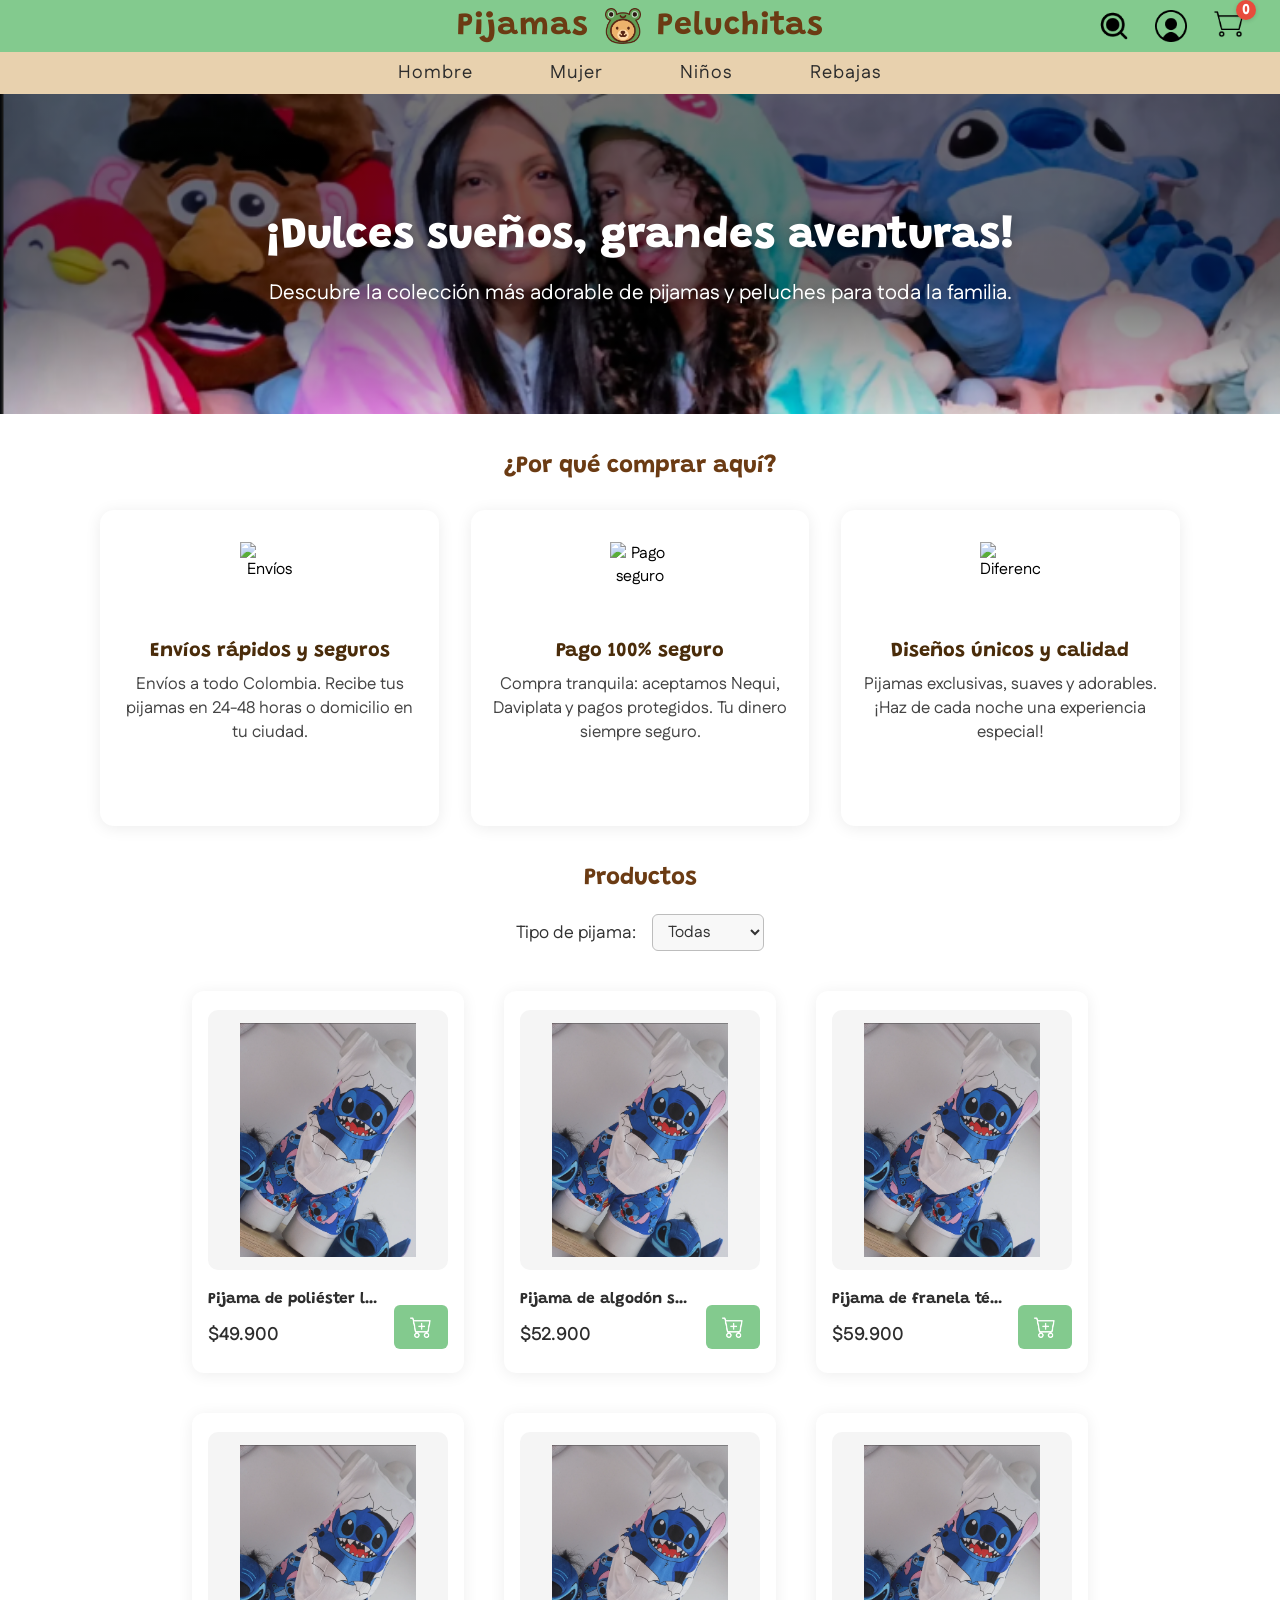
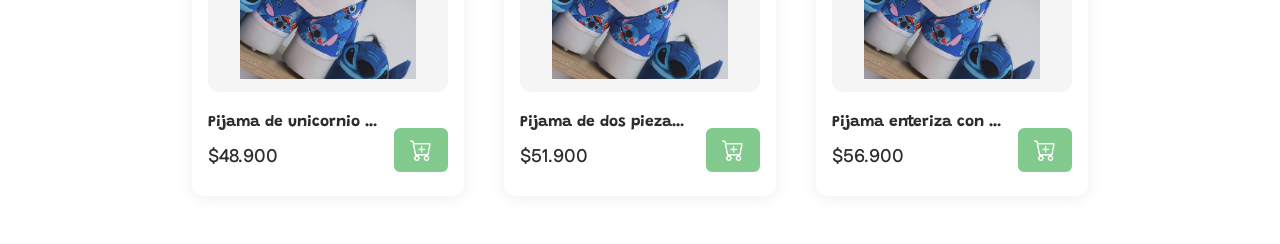
==== index.html @ 83fd4287 "initial commit" ====
<!DOCTYPE html>
<html lang="es">
<head>
    <meta charset="UTF-8">
    <meta name="viewport" content="width=device-width, initial-scale=1.0">
    <title>Document</title>
    <script src="JS/productos.js"></script>
    <script src="JS/Carrito.js"></script>
    <link rel="stylesheet" href="Styles/GlobalStyles.css">
    <link rel="stylesheet" href="Styles/Nav.css">
    <link rel="stylesheet" href="Styles/Banner.css">
    <link rel="stylesheet" href="Styles/Productos.css">

    <link rel="preconnect" href="https://fonts.googleapis.com">
<link rel="preconnect" href="https://fonts.gstatic.com" crossorigin>
<link href="https://fonts.googleapis.com/css2?family=Grandstander:ital,wght@0,100..900;1,100..900&display=swap" rel="stylesheet">

<link rel="preconnect" href="https://fonts.googleapis.com">
<link rel="preconnect" href="https://fonts.gstatic.com" crossorigin>
<link href="https://fonts.googleapis.com/css2?family=Fustat:wght@200..800&display=swap" rel="stylesheet">
</head>
<body>

    <nav class="navbar">
        <div class="navbar-left">
        </div>
        <div class="navbar-center">
            <span class="navbar-title">Pijamas</span>
            <img src="Assets/Img/Logo.png" alt="oso" class="navbar-bear">
            <span class="navbar-title">Peluchitas</span>
        </div>
        <div class="navbar-right">
            <img src="Assets/Icons/Busqueda.png" alt="Buscar" class="navbar-icon">
            <img src="Assets/Icons/IconoUser.png" alt="Usuario" class="navbar-icon">
            <div class="navbar-cart-container">
                <img src="Assets/Icons/CarritodeCompra.png" alt="Carrito" class="navbar-icon" id="cart-icon">
                <span class="cart-count" id="cart-count">0</span>
            </div>
        </div>
    </nav>

    <!-- POPUP CARRITO -->
    <div class="cart-popup" id="cart-popup">
        <div class="cart-popup-header">
            <span>Carrito de compras</span>
            <img src="Assets/Icons/Wrong.png" alt="Cerrar" class="cart-popup-close" id="cart-popup-close">
        </div>
        <div class="cart-popup-body" id="cart-popup-body">
            <p class="cart-empty">El carrito está vacío.</p>
            <ul class="cart-popup-list" id="cart-popup-list"></ul>
            <div class="cart-popup-footer">
                <span class="cart-total-label" id="cart-total-label">Total: $0</span>
                <button id="cart-trash-btn" class="cart-trash-btn">
                    <img src="Assets/Icons/Trash.png" alt="Vaciar carrito">
                </button>
            </div>
        </div>
    </div>

    <div class="navbar-categories">
        <span class="category-item">Hombre</span>
        <span class="category-item">Mujer</span>
        <span class="category-item">Niños</span>
        <span class="category-item">Rebajas</span>
    </div>

    <section class="banner">
        <div class="banner-bg"></div>
        <div class="banner-content">
            <h1 class="banner-title titulo-grande">¡Dulces sueños, grandes aventuras!</h1>
            <p class="banner-subtitle">Descubre la colección más adorable de pijamas y peluches para toda la familia.</p>
        </div>
        <img src="Assets/Img/BannerPijamas.png" alt="Banner Pijamas" class="banner-img">
    </section>

        <!-- ¿Por qué comprar aquí? -->
        <section class="por-que-comprar-section">
            <h2 class="titulo-grande por-que-comprar-title">¿Por qué comprar aquí?</h2>
            <div class="por-que-comprar-cards">
                <div class="por-que-comprar-card">
                    <img src="Assets/Icons/Envio.png" alt="Envíos" class="por-que-comprar-icon">
                    <h3>Envíos rápidos y seguros</h3>
                    <p>Envíos a todo Colombia. Recibe tus pijamas en 24-48 horas o domicilio en tu ciudad.</p>
                </div>
                <div class="por-que-comprar-card">
                    <img src="Assets/Icons/PagoSeguro.png" alt="Pago seguro" class="por-que-comprar-icon">
                    <h3>Pago 100% seguro</h3>
                    <p>Compra tranquila: aceptamos Nequi, Daviplata y pagos protegidos. Tu dinero siempre seguro.</p>
                </div>
                <div class="por-que-comprar-card">
                    <img src="Assets/Icons/Diferenciador.png" alt="Diferenciador" class="por-que-comprar-icon">
                    <h3>Diseños únicos y calidad</h3>
                    <p>Pijamas exclusivas, suaves y adorables. ¡Haz de cada noche una experiencia especial!</p>
                </div>
            </div>
        </section>
    <section class="productos-section">
        <h2 class="titulo-grande productos-title">Productos</h2>
        <div class="productos-filtros">
            <label for="tipo-pijama">Tipo de pijama:</label>
            <select id="tipo-pijama" name="tipo-pijama">
                <option value="todas">Todas</option>
                <option value="hombre">Hombre</option>
                <option value="mujer">Mujer</option>
                <option value="niños">Niños</option>
            </select>
        </div>
        <div class="productos-container">
            <!-- Las cards de productos se generarán dinámicamente con JS -->
        </div>
    </section>
    
    
</body>
</html>
---- Styles/GlobalStyles.css ----
body {
  font-family: "Fustat", sans-serif;
  margin: 0;
  padding: 0;
}

/* ¿Por qué comprar aquí? */
.por-que-comprar-section {
  width: 100%;
  max-width: 1200px;
  margin: 2.5rem auto 2.5rem auto;
  padding: 0 2vw;
}
.por-que-comprar-title {
  color: #6B3B13;
  text-align: center;
  margin-bottom: 2rem;
}
.por-que-comprar-cards {
  display: flex;
  flex-wrap: wrap;
  gap: 2rem;
  justify-content: center;
}
.por-que-comprar-card {
  background: #fff;
  border-radius: 14px;
  box-shadow: 0 2px 16px rgba(0,0,0,0.08);
  width: 300px;
  min-height: 260px;
  display: flex;
  flex-direction: column;
  align-items: center;
  padding: 2rem 1.2rem 1.5rem 1.2rem;
  transition: box-shadow 0.2s, transform 0.2s;
  text-align: center;
}
.por-que-comprar-card:hover {
  box-shadow: 0 4px 24px rgba(131,202,142,0.18);
  transform: translateY(-4px) scale(1.03);
}
.por-que-comprar-icon {
  width: 60px;
  height: 60px;
  margin-bottom: 1.2rem;
}
.por-que-comprar-card h3 {
  font-family: "Grandstander", cursive;
  color: #4A2C0A;
  margin-bottom: 0.7rem;
  font-size: 1.25rem;
}
.por-que-comprar-card p {
  color: #444;
  font-size: 1.05rem;
  margin: 0;
}

/* Títulos grandes */
.titulo-grande, .navbar-title {
  font-family: "Grandstander", cursive !important;
}
---- Styles/Nav.css ----
/* Iconos del navbar más pequeños */
.navbar-icon {
	width: 32px;
	height: 32px;
	object-fit: contain;
	margin: 0 0.2rem;
}
.cart-total-label {
	display: none;
}
.cart-total-label.visible {
	display: inline-block;
}
/* Footer del popup del carrito */
.cart-popup-footer {
	display: flex;
	align-items: center;
	justify-content: flex-end;
	gap: 1.2rem;
	margin-top: 1.2rem;
}
.cart-total-label {
	font-weight: bold;
	font-size: 1.1rem;
	color: #6B3B13;
}
/* Solo una definición para display */
.cart-trash-btn {
	display: none;
	background: none;
	border: none;
	cursor: pointer;
	margin: 1.2rem auto 0 auto;
	align-items: center;
	justify-content: center;
	padding: 0.3rem 0.7rem;
}
.cart-trash-btn.visible {
	display: flex;
}
.cart-trash-btn img {
	width: 28px;
	height: 28px;
	background: #E8AEAE;
	border-radius: 50%;
	padding: 4px;
	box-shadow: 0 1px 4px rgba(0,0,0,0.08);
	transition: background 0.2s;
}
.cart-trash-btn img:hover {
	background: #e07c7c;
}
/* Eliminar duplicado de .cart-trash-btn */
.cart-trash-btn img {
	width: 26px;
	height: 26px;
	background: #E8AEAE;
	border-radius: 50%;
	padding: 3px;
	box-shadow: 0 1px 4px rgba(0,0,0,0.08);
	transition: background 0.2s;
}
.cart-trash-btn img:hover {
	background: #e07c7c;
}
.cart-popup-item {
	display: flex;
	align-items: center;
	justify-content: space-between;
	padding: 0.5rem 0;
	border-bottom: 1px solid #f2f2f2;
	font-size: 1.05rem;
	gap: 0.5rem;
}
.cart-popup-nombre {
	flex: 2;
	font-weight: 500;
	color: #333;
}
.cart-popup-precio {
	flex: 1;
	color: #6B3B13;
	text-align: right;
	font-size: 1rem;
	margin-left: 0.5rem;
}
.cart-popup-cantidad {
	display: flex;
	align-items: center;
	gap: 0.2rem;
	flex: 1;
	justify-content: flex-end;
}
.cart-btn-mas, .cart-btn-menos {
	background: none;
	border: none;
	cursor: pointer;
	padding: 2px;
	display: flex;
	align-items: center;
	justify-content: center;
}
.cart-btn-mas img, .cart-btn-menos img {
	width: 20px;
	height: 20px;
}
.cart-cantidad-num {
	min-width: 22px;
	text-align: center;
	font-weight: bold;
	font-size: 1.1rem;
	color: #333;
}
.navbar-cart-container {
	position: relative;
	display: inline-block;
}

.cart-count {
	position: absolute;
	top: -8px;
	right: -8px;
	background: #e74c3c;
	color: #fff;
	border-radius: 50%;
	width: 20px;
	height: 20px;
	display: flex;
	align-items: center;
	justify-content: center;
	font-size: 0.95rem;
	font-weight: bold;
	box-shadow: 0 1px 4px rgba(0,0,0,0.15);
	z-index: 2;
}

.cart-popup {
	display: none;
	position: fixed;
	top: 80px;
	right: 40px;
	width: 340px;
	background: #fff;
	border-radius: 10px;
	box-shadow: 0 8px 32px rgba(0,0,0,0.18);
	z-index: 1000;
	padding: 0 0 1.2rem 0;
	animation: fadeIn 0.2s;
}

.cart-popup-header {
	display: flex;
	justify-content: space-between;
	align-items: center;
	padding: 1rem 1.2rem 0.5rem 1.2rem;
	border-bottom: 1px solid #eee;
	font-family: "Grandstander", cursive;
	font-size: 1.2rem;
	font-weight: bold;
}

.cart-popup-close {
	width: 22px;
	height: 22px;
	cursor: pointer;
	filter: brightness(0.7) saturate(100%) invert(20%) sepia(80%) saturate(500%) hue-rotate(0deg);
	transition: filter 0.2s;
}
.cart-popup-close:hover {
	filter: brightness(1.2) sepia(60%) saturate(300%) hue-rotate(0deg);
}

.cart-popup-body {
	padding: 1rem 1.2rem 0 1.2rem;
}

.cart-popup-list {
	list-style: none;
	padding: 0;
	margin: 0;
}

.cart-empty {
	color: #888;
	text-align: center;
	margin: 1.5rem 0;
	font-size: 1.1rem;
}

@keyframes fadeIn {
	from { opacity: 0; transform: translateY(-20px); }
	to { opacity: 1; transform: translateY(0); }
}
/* Categorías debajo del navbar */
.navbar-categories {
	width: 100%;
	background-color: #E8D1AE;
	display: flex;
	justify-content: center;
	align-items: center;
	gap: 6vw;
	padding: 0.5rem 0 0.5rem 0;
	font-family: "Fustat", sans-serif;
	font-size: 1.15rem;
	letter-spacing: 1px;
}

.category-item {
	color: #2d2d2d;
	cursor: pointer;
	transition: color 0.2s;
	font-family: "Fustat", sans-serif;
}
.category-item:hover {
	color: #6B3B13;
	text-decoration: underline;
}
/* Navbar Styles */
.navbar {
	display: flex;
	justify-content: space-between;
	align-items: center;
	background-color: #83CA8E;
	padding: 0.5rem 2rem;
	font-family: "Grandstander", cursive;
}

.navbar-left {
	flex: 1;
	color: #888;
	font-size: 1.1rem;
	font-weight: 600;
}

.navbar-center {
	flex: 2;
	display: flex;
	justify-content: center;
	align-items: center;
	gap: 0.5rem;
}

.navbar-title {
	color: #6B3B13;
	font-size: 2rem;
	font-weight: bold;
	letter-spacing: 1px;
}

.navbar-bear {
	width: 36px;
	height: 36px;
	margin: 0 0.5rem;
	vertical-align: middle;
}

.navbar-right {
	flex: 1;
	display: flex;
	justify-content: flex-end;
	align-items: center;
	gap: 1.2rem;
}
/* Sticky navbar solo al hacer scroll */
	.navbar {
		display: flex;
		justify-content: space-between;
		align-items: center;
		position: sticky;
		top: 0;
		z-index: 100;
		background: #83CA8E;
		padding: 0.5rem 2rem;
		font-family: "Grandstander", cursive;
	}
---- Styles/Banner.css ----
/* Banner principal */
.banner {
    position: relative;
    width: 100%;
    height: 320px;
    display: flex;
    align-items: center;
    justify-content: center;
    overflow: hidden;
    margin-bottom: 2rem;
}

.banner-img {
    position: absolute;
    top: 0;
    left: 0;
    width: 100%;
    height: 100%;
    object-fit: cover;
    object-position: 0 20%;
    z-index: 1;
}

.banner-bg {
    position: absolute;
    top: 0;
    left: 0;
    width: 100%;
    height: 100%;
    background: linear-gradient(180deg, rgba(0,0,0,0.55) 60%, rgba(0,0,0,0.15) 100%);
    z-index: 2;
}

.banner-content {
    position: relative;
    z-index: 3;
    color: #fff;
    text-align: center;
    width: 100%;
    padding: 0 2vw;
}

.banner-title {
    font-size: 2.7rem;
    margin-bottom: 0.7rem;
    font-family: "Grandstander", cursive;
    font-weight: 800;
    text-shadow: 0 2px 12px rgba(0,0,0,0.25);
}

.banner-subtitle {
    font-size: 1.3rem;
    font-family: "Fustat", sans-serif;
    font-weight: 400;
    text-shadow: 0 1px 8px rgba(0,0,0,0.18);
}
---- Styles/Productos.css ----
/* Sección de productos */
.productos-section {
    width: 100%;
    max-width: 1200px;
    margin: 0 auto 3rem auto;
    padding: 0 2vw;
}

.productos-title {
    margin-top: 2.5rem;
    margin-bottom: 1.5rem;
    color: #6B3B13;
    text-align: center;
}

.productos-filtros {
    display: flex;
    align-items: center;
    gap: 1rem;
    margin-bottom: 2.5rem;
    justify-content: center;
    font-size: 1.1rem;
}

.productos-filtros label {
    font-family: "Fustat", sans-serif;
    color: #333;
}

.productos-filtros select {
    font-family: "Fustat", sans-serif;
    font-size: 1rem;
    padding: 0.3rem 1.2rem 0.3rem 0.7rem;
    border-radius: 6px;
    border: 1px solid #bdbdbd;
    background: #f8f8f8;
    color: #333;
    outline: none;
    transition: border 0.2s;
}
.productos-filtros select:focus {
    border: 1.5px solid #83CA8E;
}

.productos-container {
    display: flex;
    flex-wrap: wrap;
    gap: 2.5rem;
    justify-content: center;
}

.producto-card {
    background: #fff;
    border-radius: 12px;
    box-shadow: 0 2px 16px rgba(0,0,0,0.07);
    width: 240px;
    display: flex;
    flex-direction: column;
    align-items: center;
    padding: 1.2rem 1rem 1.5rem 1rem;
    transition: box-shadow 0.2s, transform 0.2s;
    position: relative;
}
.producto-card:hover {
    box-shadow: 0 4px 24px rgba(131,202,142,0.18);
    transform: translateY(-4px) scale(1.03);
}


.producto-img-container {
    width: 100%;
    height: 260px;
    display: flex;
    align-items: center;
    justify-content: center;
    background: #f5f5f5;
    border-radius: 10px;
    margin-bottom: 0.7rem;
    position: relative;
}

.producto-img {
    width: 90%;
    height: 90%;
    max-width: 240px;
    max-height: 240px;
    object-fit: contain;
    display: block;
}

.producto-info-row {
    display: flex;
    flex-direction: row;
    align-items: flex-end;
    justify-content: space-between;
    width: 100%;
    margin-top: 0.7rem;
    gap: 1rem;
}

.producto-info-col {
    display: flex;
    flex-direction: column;
    align-items: flex-start;
    gap: 0.2rem;
}

.producto-nombre {
    font-family: "Grandstander", cursive;
    font-size: 0.97rem !important;
    color: #222;
    font-weight: 700;
    margin-bottom: 0.1rem;
    text-align: left;
    max-width: 170px;
    white-space: nowrap;
    overflow: hidden;
    text-overflow: ellipsis;
}

.producto-precio {
    font-family: "Fustat", sans-serif;
    font-size: 1.15rem;
    color: #2d2d2d;
    font-weight: 600;
    margin-bottom: 0.1rem;
    text-align: left;
}

.producto-add-btn {
    display: flex;
    align-items: center;
    justify-content: center;
    gap: 0.2rem;
    background: #83CA8E;
    color: #fff;
    font-family: "Fustat", sans-serif;
    font-size: 1.1rem;
    font-weight: 600;
    border: none;
    border-radius: 6px;
    padding: 0.5rem 0.8rem;
    cursor: pointer;
    transition: background 0.2s;
    min-width: 44px;
    min-height: 44px;
}
.producto-add-btn:hover {
    background: #6bb87a;
}

.add-cart-icon {
    width: 26px;
    height: 26px;
    filter: brightness(0) invert(1);
}

.producto-info {
    width: 100%;
    display: flex;
    flex-direction: column;
    align-items: center;
    gap: 0.5rem;
}

.producto-nombre {
.producto-info-col {
    position: relative;
}

.producto-nombre {
    font-family: "Grandstander", cursive;
    font-size: 1.2rem;
    color: #6B3B13;
    font-weight: 700;
    margin-bottom: 0.2rem;
}

.producto-precio {
    font-family: "Fustat", sans-serif;
    font-size: 1.1rem;

    cursor: pointer;
}

/* Tooltip para mostrar el nombre completo */
.producto-nombre::after {
    content: attr(data-fullname);
    position: absolute;
    left: 0;
    top: 120%;
    background: #222;
    color: #fff;
    padding: 0.35em 0.7em;
    border-radius: 6px;
    font-size: 0.98rem;
    font-family: "Grandstander", cursive;
    white-space: pre-line;
    box-shadow: 0 2px 8px rgba(0,0,0,0.18);
    opacity: 0;
    pointer-events: none;
    z-index: 10;
    transition: opacity 0.18s;
    min-width: 180px;
    max-width: 320px;
    text-align: left;
}
.producto-nombre:hover::after {
    opacity: 1;
}
    color: #2d2d2d;
    margin-bottom: 0.7rem;
}

.producto-add-btn {
    display: flex;
    align-items: center;
    gap: 0.4rem;
    background: #83CA8E;
    color: #fff;
    font-family: "Fustat", sans-serif;
    font-size: 1rem;
    font-weight: 600;
    border: none;
    border-radius: 6px;
    padding: 0.5rem 1.2rem;
    cursor: pointer;
    transition: background 0.2s;
}
.producto-add-btn:hover {
    background: #6bb87a;
}

.add-cart-icon {
    width: 22px;
    height: 22px;
    filter: brightness(0) invert(1);
}
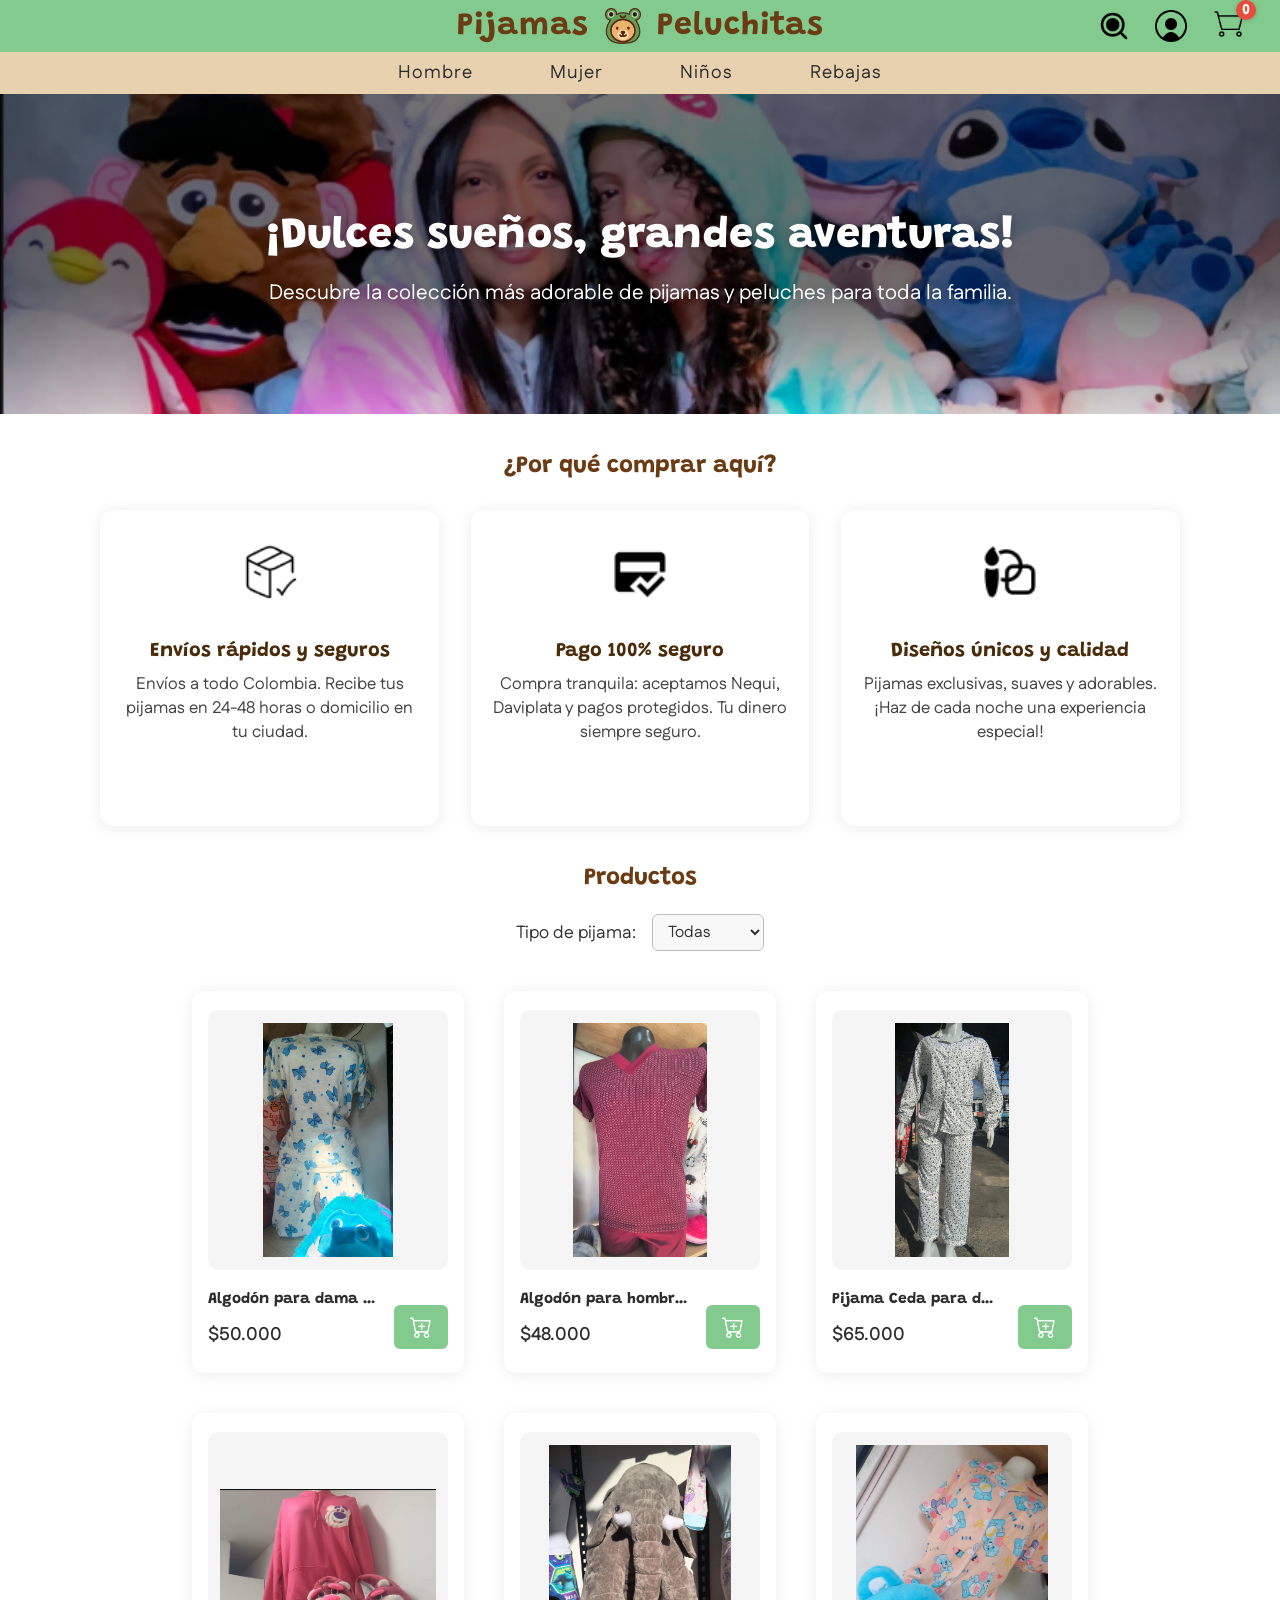
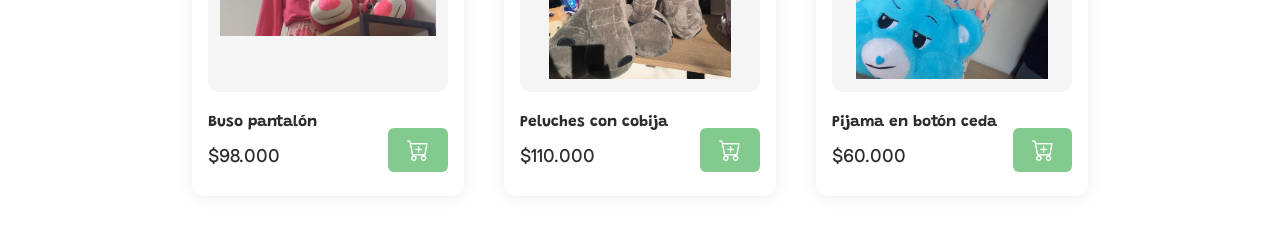
==== commit e52d9831: "se añaden los productos" ====
--- a/index.html
+++ b/index.html
@@ -78,17 +78,17 @@
             <h2 class="titulo-grande por-que-comprar-title">¿Por qué comprar aquí?</h2>
             <div class="por-que-comprar-cards">
                 <div class="por-que-comprar-card">
-                    <img src="Assets/Icons/Envio.png" alt="Envíos" class="por-que-comprar-icon">
+                    <img src="Assets/Icons/PackageGood.png" alt="Envíos" class="por-que-comprar-icon">
                     <h3>Envíos rápidos y seguros</h3>
                     <p>Envíos a todo Colombia. Recibe tus pijamas en 24-48 horas o domicilio en tu ciudad.</p>
                 </div>
                 <div class="por-que-comprar-card">
-                    <img src="Assets/Icons/PagoSeguro.png" alt="Pago seguro" class="por-que-comprar-icon">
+                    <img src="Assets/Icons/CreditSafe.png" alt="Pago seguro" class="por-que-comprar-icon">
                     <h3>Pago 100% seguro</h3>
                     <p>Compra tranquila: aceptamos Nequi, Daviplata y pagos protegidos. Tu dinero siempre seguro.</p>
                 </div>
                 <div class="por-que-comprar-card">
-                    <img src="Assets/Icons/Diferenciador.png" alt="Diferenciador" class="por-que-comprar-icon">
+                    <img src="Assets/Icons/Design.png" alt="Diferenciador" class="por-que-comprar-icon">
                     <h3>Diseños únicos y calidad</h3>
                     <p>Pijamas exclusivas, suaves y adorables. ¡Haz de cada noche una experiencia especial!</p>
                 </div>
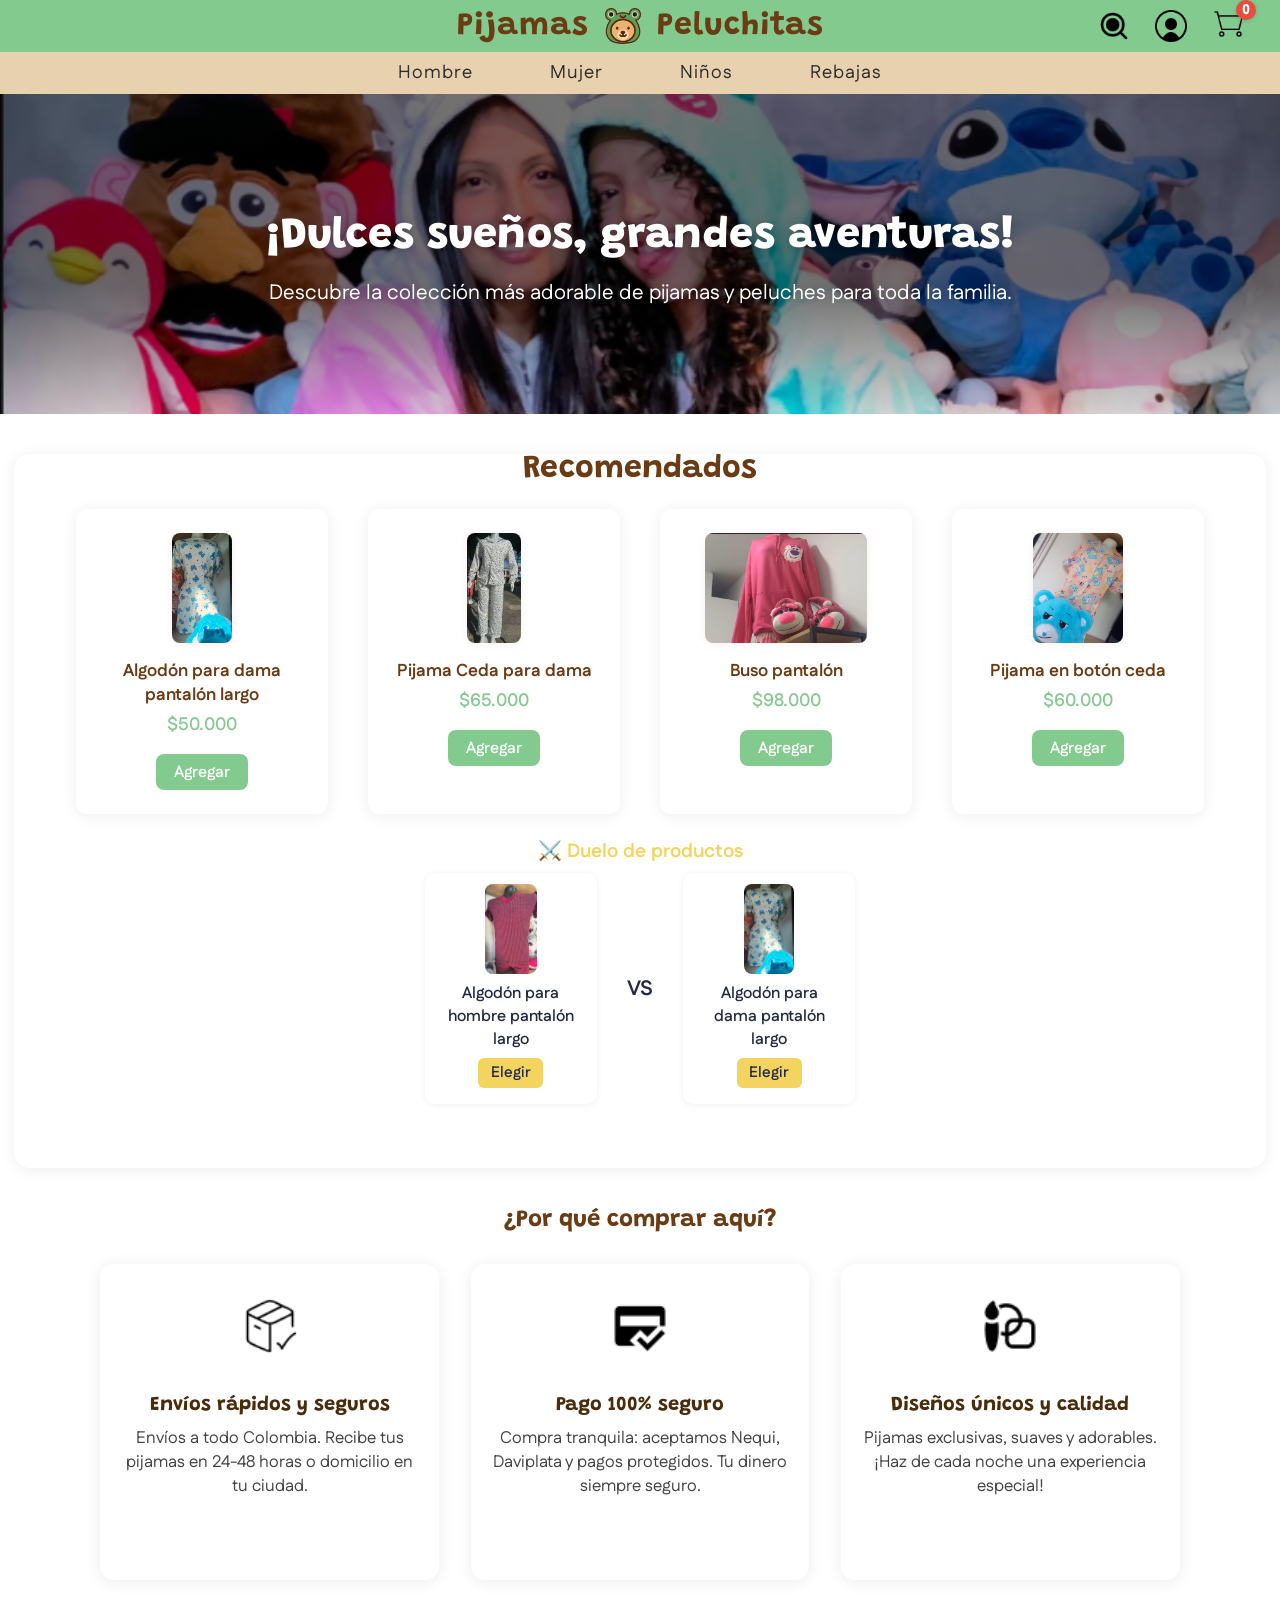
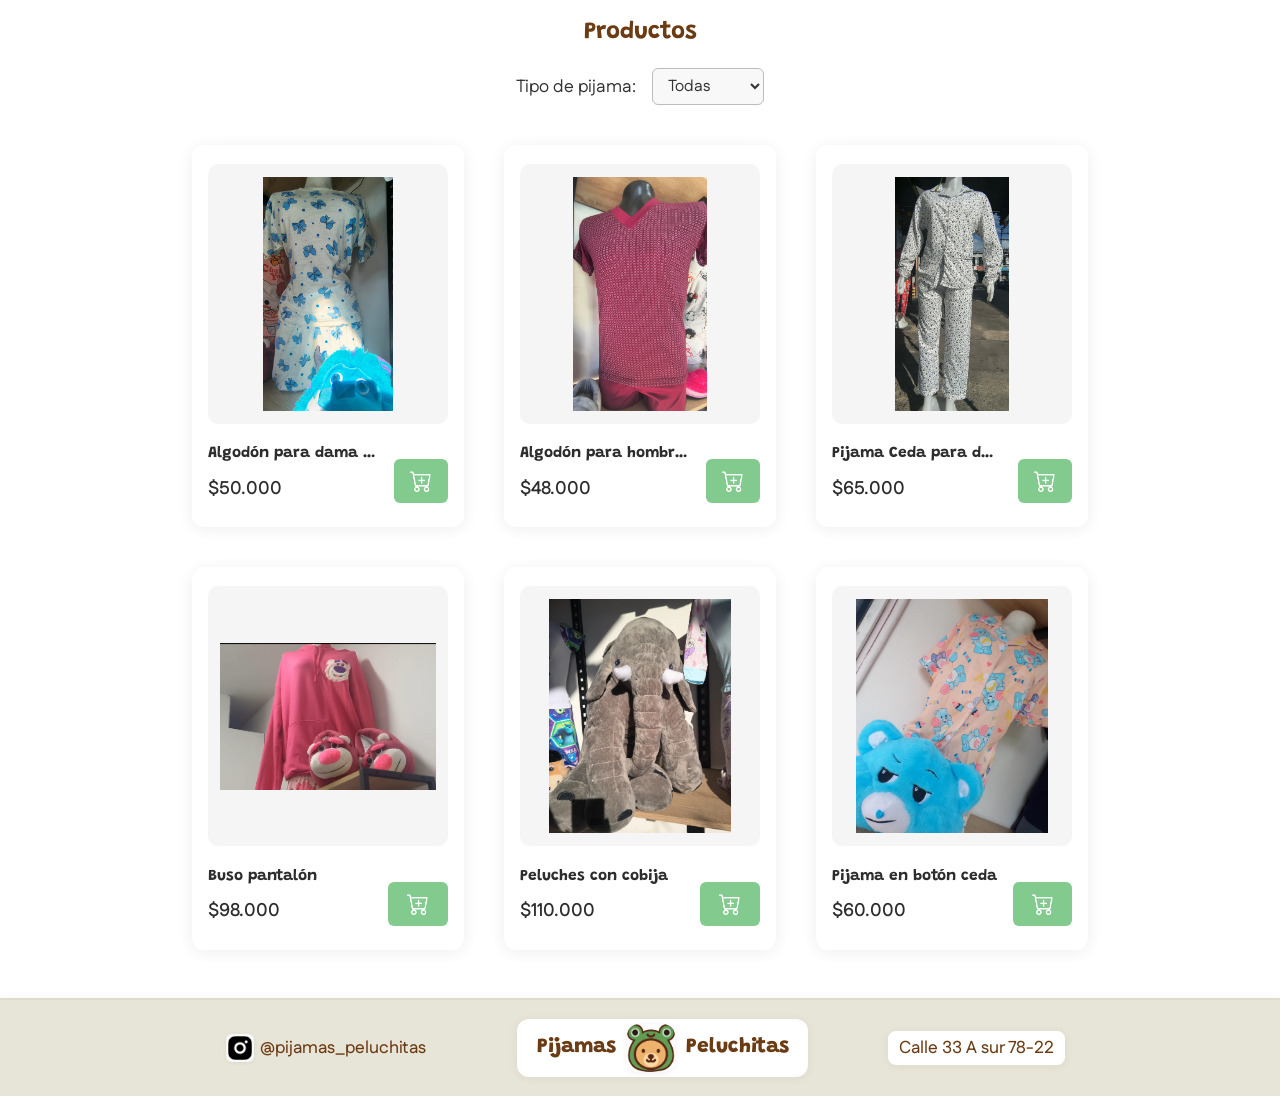
==== commit ce4ce1bb: "Elo + footer" ====
--- a/index.html
+++ b/index.html
@@ -17,7 +17,15 @@
 
 <link rel="preconnect" href="https://fonts.googleapis.com">
 <link rel="preconnect" href="https://fonts.gstatic.com" crossorigin>
+
 <link href="https://fonts.googleapis.com/css2?family=Fustat:wght@200..800&display=swap" rel="stylesheet">
+<link rel="stylesheet" href="Styles/Elo.css">
+<script src="JS/Elo.js"></script>
+
+<link rel="stylesheet" href="Styles/Footer.css">
+
+<!-- SDK de PayPal para pruebas (client-id=sb) -->
+    <script src="https://www.paypal.com/sdk/js?client-id=sb&currency=COP"></script>
 </head>
 <body>
 
@@ -39,6 +47,7 @@
         </div>
     </nav>
 
+
     <!-- POPUP CARRITO -->
     <div class="cart-popup" id="cart-popup">
         <div class="cart-popup-header">
@@ -53,6 +62,18 @@
                 <button id="cart-trash-btn" class="cart-trash-btn">
                     <img src="Assets/Icons/Trash.png" alt="Vaciar carrito">
                 </button>
+            </div>
+            <div id="payment-buttons-container" class="payment-buttons-container">
+                <button id="credit-card-btn" class="credit-card-btn">
+                    <img src="Assets/Icons/CreditCard.png" alt="Tarjeta de crédito" class="icon-btn">
+                    <span>Pagar con tarjeta</span>
+                </button>
+                <div id="paypal-button-container" class="paypal-btn-container">
+                    <button id="paypal-btn" class="paypal-btn">
+                        <img src="Assets/Icons/Paypal.png" alt="PayPal" class="icon-btn">
+                        <span>Pagar con PayPal</span>
+                    </button>
+                </div>
             </div>
         </div>
     </div>
@@ -73,27 +94,39 @@
         <img src="Assets/Img/BannerPijamas.png" alt="Banner Pijamas" class="banner-img">
     </section>
 
-        <!-- ¿Por qué comprar aquí? -->
-        <section class="por-que-comprar-section">
-            <h2 class="titulo-grande por-que-comprar-title">¿Por qué comprar aquí?</h2>
-            <div class="por-que-comprar-cards">
-                <div class="por-que-comprar-card">
-                    <img src="Assets/Icons/PackageGood.png" alt="Envíos" class="por-que-comprar-icon">
-                    <h3>Envíos rápidos y seguros</h3>
-                    <p>Envíos a todo Colombia. Recibe tus pijamas en 24-48 horas o domicilio en tu ciudad.</p>
-                </div>
-                <div class="por-que-comprar-card">
-                    <img src="Assets/Icons/CreditSafe.png" alt="Pago seguro" class="por-que-comprar-icon">
-                    <h3>Pago 100% seguro</h3>
-                    <p>Compra tranquila: aceptamos Nequi, Daviplata y pagos protegidos. Tu dinero siempre seguro.</p>
-                </div>
-                <div class="por-que-comprar-card">
-                    <img src="Assets/Icons/Design.png" alt="Diferenciador" class="por-que-comprar-icon">
-                    <h3>Diseños únicos y calidad</h3>
-                    <p>Pijamas exclusivas, suaves y adorables. ¡Haz de cada noche una experiencia especial!</p>
-                </div>
+    <!-- RECOMENDADOS TOP ELO -->
+    <section class="recomendados-section">
+        <h2 class="titulo-grande recomendados-title">Recomendados</h2>
+        <div class="recomendados-container" id="recomendados-container">
+            <!-- Los productos recomendados se generarán dinámicamente -->
+        </div>
+        <div class="duelo-top-container">
+            <div id="duelo-container"></div>
+            <div id="top-container"></div>
+        </div>
+    </section>
+
+    <!-- ¿Por qué comprar aquí? -->
+    <section class="por-que-comprar-section">
+        <h2 class="titulo-grande por-que-comprar-title">¿Por qué comprar aquí?</h2>
+        <div class="por-que-comprar-cards">
+            <div class="por-que-comprar-card">
+                <img src="Assets/Icons/PackageGood.png" alt="Envíos" class="por-que-comprar-icon">
+                <h3>Envíos rápidos y seguros</h3>
+                <p>Envíos a todo Colombia. Recibe tus pijamas en 24-48 horas o domicilio en tu ciudad.</p>
             </div>
-        </section>
+            <div class="por-que-comprar-card">
+                <img src="Assets/Icons/CreditSafe.png" alt="Pago seguro" class="por-que-comprar-icon">
+                <h3>Pago 100% seguro</h3>
+                <p>Compra tranquila: aceptamos Nequi, Daviplata y pagos protegidos. Tu dinero siempre seguro.</p>
+            </div>
+            <div class="por-que-comprar-card">
+                <img src="Assets/Icons/Design.png" alt="Diferenciador" class="por-que-comprar-icon">
+                <h3>Diseños únicos y calidad</h3>
+                <p>Pijamas exclusivas, suaves y adorables. ¡Haz de cada noche una experiencia especial!</p>
+            </div>
+        </div>
+    </section>
     <section class="productos-section">
         <h2 class="titulo-grande productos-title">Productos</h2>
         <div class="productos-filtros">
@@ -102,14 +135,27 @@
                 <option value="todas">Todas</option>
                 <option value="hombre">Hombre</option>
                 <option value="mujer">Mujer</option>
-                <option value="niños">Niños</option>
             </select>
         </div>
         <div class="productos-container">
             <!-- Las cards de productos se generarán dinámicamente con JS -->
         </div>
     </section>
-    
-    
+
+    <footer class="footer">
+        <div class="footer-content">
+            <a class="footer-instagram" href="https://www.instagram.com/pijamas_peluchitas/" target="_blank" rel="noopener">
+                <img src="Assets/Img/Instagram.png" alt="Instagram" class="footer-instagram-icon">
+                @pijamas_peluchitas
+            </a>
+            <div class="footer-logo-group">
+                <span class="footer-title">Pijamas</span>
+                <img src="Assets/Img/Logo.png" alt="Logo" class="footer-logo">
+                <span class="footer-title">Peluchitas</span>
+            </div>
+            <span class="footer-address">Calle 33 A sur 78-22</span>
+        </div>
+    </footer>
+
 </body>
 </html>
--- a/Styles/GlobalStyles.css
+++ b/Styles/GlobalStyles.css
@@ -1,3 +1,93 @@
+/* Botones de pago en el carrito */
+.payment-buttons-container {
+  display: none;
+  justify-content: center;
+  gap: 1rem;
+  margin-top: 1.5rem;
+}
+.credit-card-btn {
+  background: #83CA8E;
+  color: #fff;
+  border: none;
+  border-radius: 8px;
+  padding: 0.5rem 1.2rem;
+  display: flex;
+  align-items: center;
+  gap: 0.5rem;
+  font-family: "Fustat", sans-serif;
+  font-size: 1.08rem;
+  font-weight: 600;
+  cursor: pointer;
+  transition: background 0.2s;
+}
+.credit-card-btn:hover {
+  background: #6bb87a;
+}
+.paypal-btn {
+  background: #AECDE8;
+  color: #222;
+  border: none;
+  border-radius: 8px;
+  padding: 0.5rem 1.2rem;
+  display: flex;
+  align-items: center;
+  gap: 0.5rem;
+  font-family: "Fustat", sans-serif;
+  font-size: 1.08rem;
+  font-weight: 600;
+  cursor: pointer;
+  transition: background 0.2s;
+}
+.paypal-btn:hover {
+  background: #8dbad6;
+}
+.icon-btn {
+  width: 36px;
+  height: 36px;
+}
+/* Botones de pago en el carrito */
+#payment-buttons-container {
+  display: flex;
+  justify-content: center;
+  gap: 1rem;
+  margin-top: 1.5rem;
+}
+#credit-card-btn {
+  background: #83CA8E;
+  color: #fff;
+  border: none;
+  border-radius: 8px;
+  padding: 0.5rem 1.2rem;
+  display: flex;
+  align-items: center;
+  gap: 0.5rem;
+  font-family: "Fustat", sans-serif;
+  font-size: 0.8rem;
+  font-weight: 600;
+  cursor: pointer;
+  transition: background 0.2s;
+}
+#credit-card-btn:hover {
+  background: #6bb87a;
+}
+#paypal-btn {
+  background: #AECDE8;
+  color: #222;
+  border: none;
+  border-radius: 8px;
+  padding: 0.5rem 1.2rem;
+  display: flex;
+  align-items: center;
+  gap: 0.5rem;
+  font-family: "Fustat", sans-serif;
+  font-size: 0.8rem;
+  font-weight: 600;
+  cursor: pointer;
+  transition: background 0.2s;
+}
+#paypal-btn:hover {
+  background: #8dbad6;
+}
 body {
   font-family: "Fustat", sans-serif;
   margin: 0;
--- a/Styles/Elo.css
+++ b/Styles/Elo.css
@@ -0,0 +1,189 @@
+
+.duelo-top-container {
+	margin-top: 1.5rem;
+	display: flex;
+	flex-direction: column;
+	gap: 1.5rem;
+	align-items: center;
+}
+.duelo-title {
+	font-size: 1.2rem;
+	font-weight: bold;
+	color: #f4d35e;
+	margin-bottom: 0.5rem;
+	text-align: center;
+}
+.duelo-productos {
+	display: flex;
+	align-items: center;
+	gap: 1.2rem;
+	justify-content: center;
+}
+.duelo-card {
+	background: #fff;
+	color: #232946;
+	border-radius: 10px;
+	box-shadow: 0 1px 6px #0001;
+	padding: 0.7rem 1rem 1rem 1rem;
+	width: 140px;
+	display: flex;
+	flex-direction: column;
+	align-items: center;
+}
+.duelo-img {
+	max-width: 100%;
+	max-height: 90px;
+	border-radius: 8px;
+	object-fit: cover;
+	margin-bottom: 0.5rem;
+}
+.duelo-nombre {
+	font-size: 1rem;
+	font-weight: 600;
+	text-align: center;
+	margin-bottom: 0.4rem;
+}
+.duelo-btn {
+	background: #f4d35e;
+	color: #232946;
+	border: none;
+	border-radius: 6px;
+	padding: 0.3rem 0.8rem;
+	font-size: 0.95rem;
+	font-family: "Fustat", sans-serif;
+	font-weight: 600;
+	cursor: pointer;
+	transition: background 0.18s;
+}
+.duelo-btn:hover {
+	background: #ffe082;
+}
+.duelo-vs {
+	font-size: 1.3rem;
+	font-weight: bold;
+	color: #232946;
+	margin: 0 0.7rem;
+}
+.top-title {
+	font-size: 1.1rem;
+	font-weight: bold;
+	color: #f4d35e;
+	margin-bottom: 0.3rem;
+	text-align: center;
+}
+.top-list {
+	list-style: decimal inside;
+	padding: 0;
+	margin: 0;
+	color: #232946;
+	background: #fff;
+	border-radius: 8px;
+	box-shadow: 0 1px 6px #0001;
+	font-size: 1rem;
+}
+.top-list li {
+	padding: 0.3rem 0.7rem;
+	border-bottom: 1px solid #eee;
+}
+.top-list li:last-child {
+	border-bottom: none;
+}
+.top-nombre {
+	font-weight: 600;
+}
+.top-puntaje {
+	color: #888;
+	font-size: 0.95em;
+	margin-left: 0.3em;
+}
+
+
+.recomendados-section {
+	width: 100%;
+	max-width: 1200px;
+	margin: 0 auto 2.5rem auto;
+	padding: 0 2vw 2.5rem 2vw;
+	background: #fff;
+	border-radius: 16px;
+	box-shadow: 0 2px 16px rgba(0,0,0,0.07);
+}
+.recomendados-title {
+	font-size: 2rem;
+	margin-top: 2.5rem;
+	margin-bottom: 1.5rem;
+	color: #6B3B13;
+	text-align: center;
+	font-family: "Grandstander", cursive;
+}
+.recomendados-container {
+	display: flex;
+	gap: 2.5rem;
+	justify-content: center;
+	flex-wrap: wrap;
+}
+.recomendado-card {
+	background: #fff;
+	color: #232946;
+	border-radius: 12px;
+	box-shadow: 0 2px 16px rgba(0,0,0,0.07);
+	padding: 1.2rem 1rem 1.5rem 1rem;
+	width: 220px;
+	display: flex;
+	flex-direction: column;
+	align-items: center;
+	transition: transform 0.15s, box-shadow 0.15s;
+}
+.recomendado-card:hover {
+	transform: translateY(-4px) scale(1.04);
+	box-shadow: 0 4px 24px rgba(107,59,19,0.10);
+}
+.recomendado-img-container {
+	width: 100%;
+	height: 120px;
+	display: flex;
+	align-items: center;
+	justify-content: center;
+	margin-bottom: 0.7rem;
+}
+.recomendado-img {
+	max-width: 100%;
+	max-height: 110px;
+	border-radius: 8px;
+	object-fit: cover;
+	box-shadow: 0 1px 8px rgba(107,59,19,0.07);
+}
+.recomendado-info-row {
+	display: flex;
+	flex-direction: column;
+	align-items: center;
+	gap: 0.3rem;
+}
+.recomendado-nombre {
+	font-weight: bold;
+	font-size: 1.08rem;
+	text-align: center;
+	color: #6B3B13;
+	font-family: "Fustat", sans-serif;
+}
+.recomendado-precio {
+	color: #83CA8E;
+	font-size: 1.13rem;
+	font-weight: 600;
+	margin-bottom: 0.2rem;
+}
+.recomendado-add-btn {
+	background: #83CA8E;
+	color: #fff;
+	border: none;
+	border-radius: 8px;
+	padding: 0.4rem 1.1rem;
+	font-size: 1rem;
+	font-family: "Fustat", sans-serif;
+	font-weight: 600;
+	margin-top: 0.5rem;
+	cursor: pointer;
+	transition: background 0.18s;
+}
+.recomendado-add-btn:hover {
+	background: #6bb87a;
+}
--- a/Styles/Footer.css
+++ b/Styles/Footer.css
@@ -0,0 +1,76 @@
+
+
+
+.footer {
+	width: 100%;
+	background: #E7E5D8;
+	border-top: 2px solid #e0dccb;
+	box-shadow: 0 -2px 12px rgba(0,0,0,0.03);
+	padding: 1.2rem 0 1.2rem 0;
+	margin-top: 2.5rem;
+}
+.footer-content {
+	display: flex;
+	align-items: center;
+	justify-content: center;
+	gap: 0;
+	font-family: "Fustat", sans-serif;
+	font-size: 1.08rem;
+	color: #6B3B13;
+}
+.footer-instagram {
+	display: flex;
+	align-items: center;
+	gap: 0.4rem;
+	color: #6B3B13;
+	text-decoration: none;
+	font-weight: 500;
+	transition: color 0.18s;
+	margin-right: 2.5rem;
+	padding: 0.3rem 0.7rem;
+	border-radius: 8px;
+}
+.footer-instagram:hover {
+	color: #83CA8E;
+	background: #f4f4f4;
+}
+.footer-instagram-icon {
+	width: 28px;
+	height: 28px;
+	object-fit: contain;
+	border-radius: 6px;
+	background: #f8f8f8;
+	box-shadow: 0 1px 4px rgba(107,59,19,0.07);
+}
+.footer-logo-group {
+	display: flex;
+	align-items: center;
+	gap: 0.7rem;
+	margin: 0 2.5rem;
+	padding: 0.3rem 1.2rem;
+	background: #fff;
+	border-radius: 12px;
+	box-shadow: 0 1px 8px rgba(107,59,19,0.07);
+}
+.footer-logo {
+	width: 48px;
+	height: 48px;
+	object-fit: contain;
+	border-radius: 12px;
+	box-shadow: 0 1px 6px rgba(107,59,19,0.08);
+	background: #fff;
+}
+.footer-title {
+	font-family: "Grandstander", cursive;
+	font-size: 1.3rem;
+	font-weight: 800;
+	color: #6B3B13;
+}
+.footer-address {
+	font-weight: 500;
+	margin-left: 2.5rem;
+	padding: 0.3rem 0.7rem;
+	border-radius: 8px;
+	background: #fff;
+	box-shadow: 0 1px 8px rgba(107,59,19,0.07);
+}
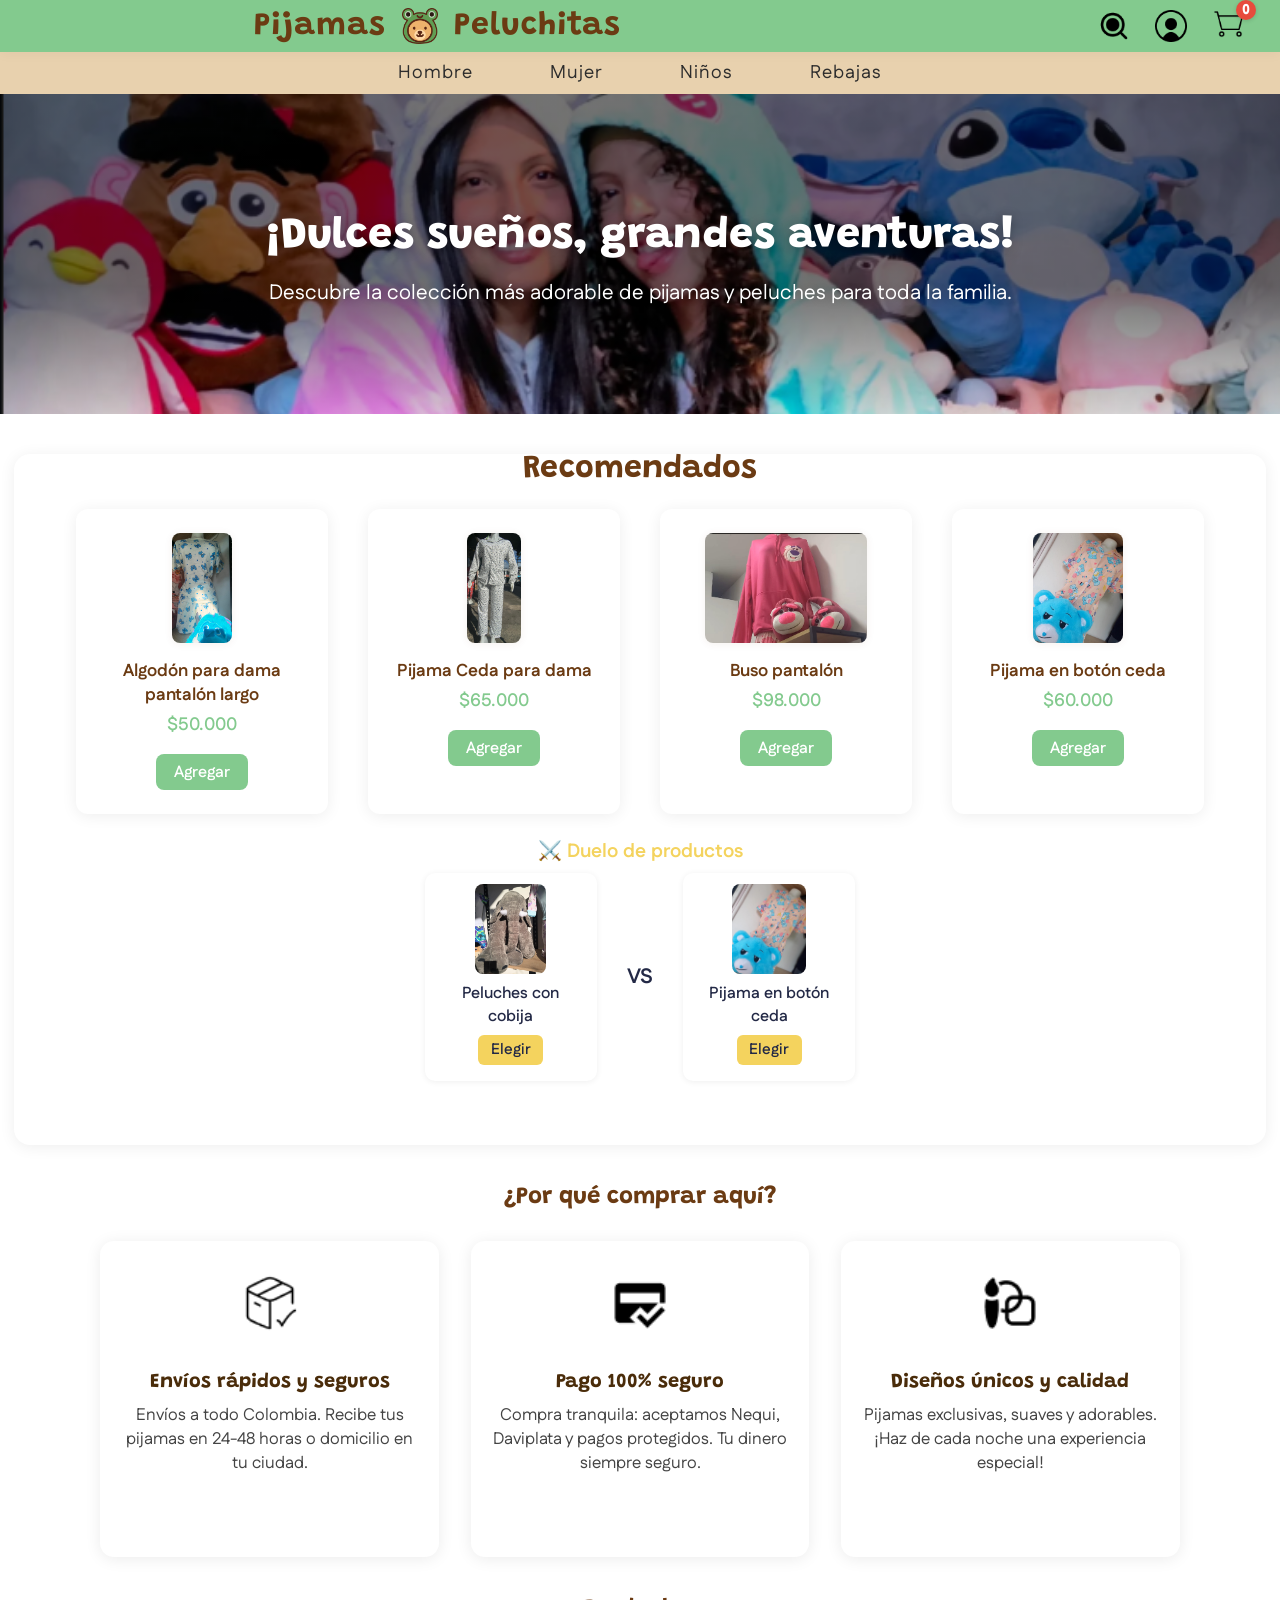
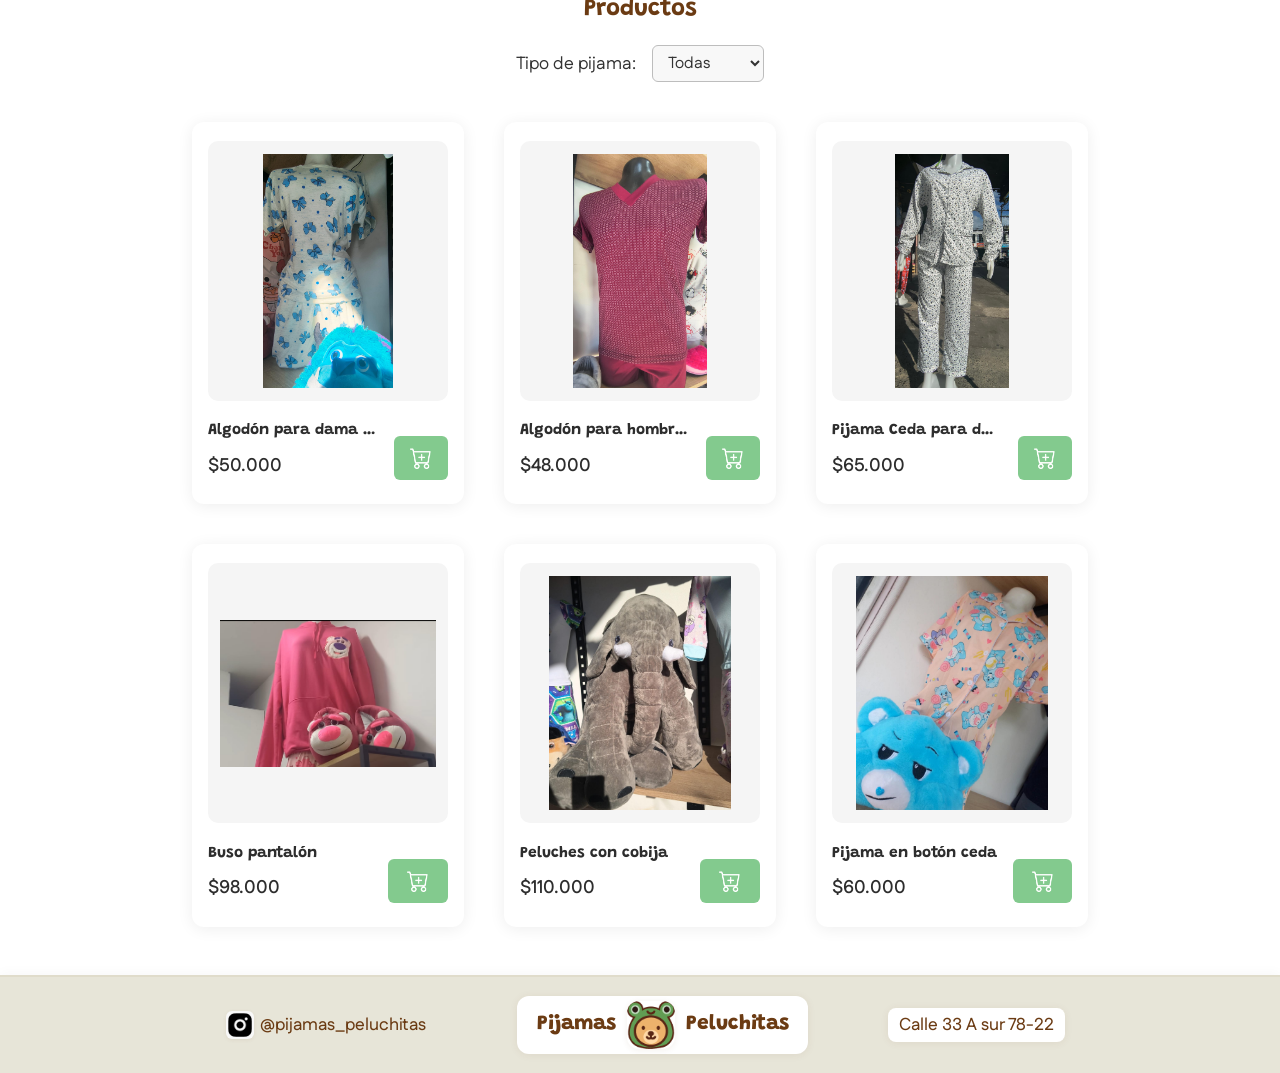
==== commit aad3b871: "responsive" ====
--- a/index.html
+++ b/index.html
@@ -29,9 +29,8 @@
 </head>
 <body>
 
+
     <nav class="navbar">
-        <div class="navbar-left">
-        </div>
         <div class="navbar-center">
             <span class="navbar-title">Pijamas</span>
             <img src="Assets/Img/Logo.png" alt="oso" class="navbar-bear">
@@ -44,6 +43,22 @@
                 <img src="Assets/Icons/CarritodeCompra.png" alt="Carrito" class="navbar-icon" id="cart-icon">
                 <span class="cart-count" id="cart-count">0</span>
             </div>
+            <button class="navbar-menu-btn" id="navbar-menu-btn" aria-label="Abrir menú">
+                <img src="Assets/Icons/Menu.png" alt="Menú" class="navbar-menu-icon">
+            </button>
+        </div>
+        <div class="navbar-mobile-menu" id="navbar-mobile-menu">
+            <div class="navbar-mobile-icons">
+                <img src="Assets/Icons/Busqueda.png" alt="Buscar" class="navbar-icon navbar-mobile-icon">
+                <img src="Assets/Icons/IconoUser.png" alt="Usuario" class="navbar-icon navbar-mobile-icon">
+                <div class="navbar-cart-container navbar-mobile-cart">
+                    <img src="Assets/Icons/CarritodeCompra.png" alt="Carrito" class="navbar-icon" id="cart-icon-mobile">
+                    <span class="cart-count" id="cart-count-mobile">0</span>
+                </div>
+            </div>
+            <a href="#" class="navbar-mobile-link">Inicio</a>
+            <a href="#" class="navbar-mobile-link">Productos</a>
+            <a href="#" class="navbar-mobile-link">Contacto</a>
         </div>
     </nav>
 
@@ -157,5 +172,6 @@
         </div>
     </footer>
 
+<script src="JS/navbar-responsive.js"></script>
 </body>
 </html>
--- a/Styles/Nav.css
+++ b/Styles/Nav.css
@@ -1,3 +1,182 @@
+@media (max-width: 500px) {
+	.navbar-title {
+		font-size: 0.5rem;
+		padding: 0 0.05rem;
+	}
+	.navbar-bear {
+		width: 16px;
+		height: 16px;
+	}
+}
+/* Mostrar el botón de menú solo en responsive */
+.navbar-menu-btn {
+	display: none;
+}
+
+@media (max-width: 700px) {
+	.navbar-menu-btn {
+		display: block !important;
+		margin-left: 0.7rem;
+		background: none;
+		border: none;
+		padding: 0.2rem;
+		cursor: pointer;
+	}
+	.navbar-center {
+		gap: 0.2rem;
+	}
+	.navbar-title {
+		font-size: 0.6rem;
+		padding: 0 0.1rem;
+	}
+	.navbar-bear {
+		width: 22px;
+		height: 22px;
+	}
+	.navbar-right {
+		gap: 0.2rem;
+		display: flex !important;
+		align-items: center;
+	}
+	.navbar-right > .navbar-icon,
+	.navbar-right > .navbar-cart-container {
+		display: none !important;
+	}
+}
+.navbar-mobile-icons {
+	display: flex;
+	align-items: center;
+	justify-content: center;
+	gap: 1.2rem;
+	margin-bottom: 1.2rem;
+}
+.navbar-mobile-icon {
+	width: 32px;
+	height: 32px;
+	object-fit: contain;
+	cursor: pointer;
+}
+.navbar-mobile-cart {
+	display: flex;
+	align-items: center;
+	gap: 0.2rem;
+}
+.navbar-mobile-cart .cart-count {
+	font-size: 1rem;
+	color: #6B3B13;
+	font-weight: 600;
+	margin-left: 0.1rem;
+}
+
+@media (max-width: 700px) {
+	.navbar-right {
+		display: flex !important;
+		align-items: center;
+	}
+	.navbar-right > .navbar-icon,
+	.navbar-right > .navbar-cart-container {
+		display: none !important;
+	}
+	.navbar-menu-btn {
+		display: block !important;
+	}
+}
+/* --- Responsive Navbar --- */
+.navbar {
+	display: flex;
+	align-items: center;
+	justify-content: space-between;
+	padding: 0.7rem 2vw;
+	background: #fff;
+	box-shadow: 0 2px 12px rgba(0,0,0,0.04);
+	position: relative;
+	z-index: 10;
+}
+.navbar-left {
+	display: flex;
+	align-items: center;
+}
+.navbar-menu-btn {
+	background: none;
+	border: none;
+	padding: 0.2rem;
+	cursor: pointer;
+	display: none;
+}
+.navbar-menu-icon {
+	width: 32px;
+	height: 32px;
+}
+.navbar-center {
+	display: flex;
+	align-items: center;
+	gap: 0.7rem;
+}
+.navbar-title {
+	font-family: "Grandstander", cursive;
+	font-size: 1.3rem;
+	font-weight: 800;
+	color: #6B3B13;
+}
+.navbar-bear {
+	width: 44px;
+	height: 44px;
+	object-fit: contain;
+}
+.navbar-right {
+	display: flex;
+	align-items: center;
+	gap: 0.7rem;
+}
+.navbar-mobile-menu {
+	display: none;
+	flex-direction: column;
+	position: absolute;
+	top: 100%;
+	left: 0;
+	width: 100vw;
+	background: #fff;
+	box-shadow: 0 4px 24px rgba(0,0,0,0.10);
+	padding: 1.2rem 0;
+	z-index: 100;
+}
+.navbar-mobile-link {
+	color: #6B3B13;
+	text-decoration: none;
+	font-size: 1.15rem;
+	font-family: "Fustat", sans-serif;
+	padding: 0.7rem 2vw;
+	transition: background 0.18s;
+}
+.navbar-mobile-link:hover {
+	background: #f4f4f4;
+}
+
+@media (max-width: 900px) {
+	.navbar-center {
+		gap: 0.3rem;
+	}
+	.navbar-title {
+		font-size: 1.1rem;
+	}
+	.navbar-bear {
+		width: 36px;
+		height: 36px;
+	}
+}
+
+@media (max-width: 700px) {
+	.navbar-menu-btn {
+		display: block;
+	}
+	.navbar-center {
+		flex: 1;
+		justify-content: center;
+	}
+	.navbar-right {
+		display: none;
+	}
+}
 /* Iconos del navbar más pequeños */
 .navbar-icon {
 	width: 32px;
--- a/Styles/Footer.css
+++ b/Styles/Footer.css
@@ -1,3 +1,40 @@
+@media (max-width: 700px) {
+	.footer-content {
+		flex-direction: column;
+		gap: 2.2rem;
+		font-size: 0.95rem;
+		text-align: center;
+	}
+	.footer-instagram {
+		margin-right: 0;
+		justify-content: center;
+		padding: 0.3rem 0.5rem;
+		font-size: 0.98rem;
+		margin-bottom: 1.2rem;
+	}
+	.footer-logo-group {
+		margin: 0;
+		padding: 0.3rem 0.7rem;
+		gap: 0.4rem;
+		margin-bottom: 1.2rem;
+	}
+	.footer-logo {
+		width: 32px;
+		height: 32px;
+	}
+	.footer-title {
+		font-size: 1rem;
+	}
+	.footer-address {
+		margin-left: 0;
+		padding: 0.3rem 0.5rem;
+		font-size: 0.98rem;
+		background: #fff;
+		box-shadow: 0 1px 8px rgba(107,59,19,0.07);
+		border-radius: 8px;
+		margin-top: 1.2rem;
+	}
+}
 
 
 
